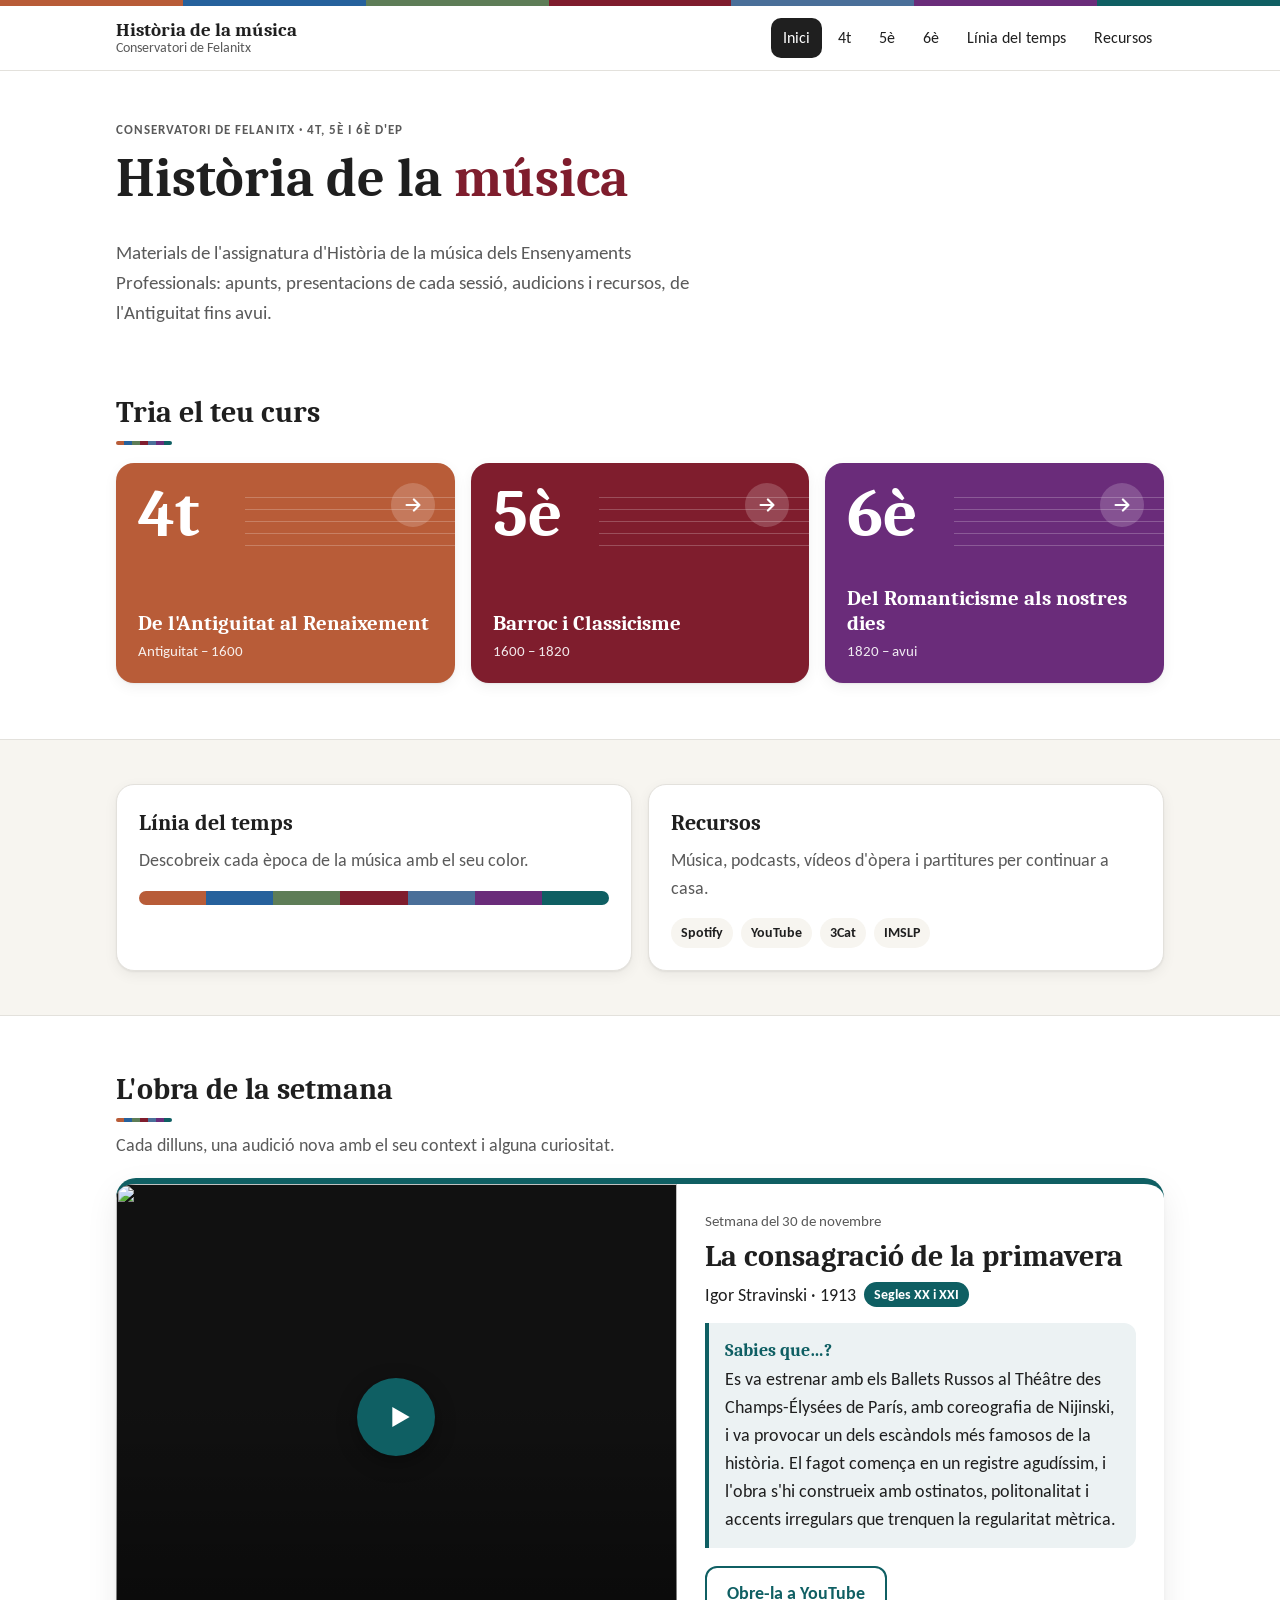
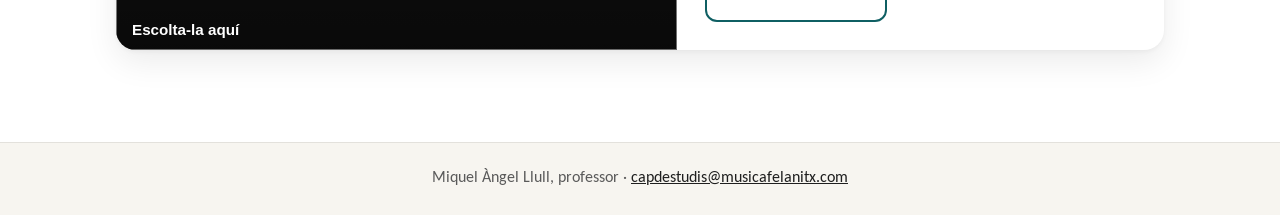
==== index.html @ e9e94ba5 "Botons de curs igual d'alts al mòbil i 4t amb anys Co-Authored-By: Claude Opus 5.5 <noreply@anthropi" ====
<!doctype html>
<html lang="ca">
<head>
  <meta charset="utf-8">
  <meta name="viewport" content="width=device-width, initial-scale=1">
  <title>Història de la música · Conservatori de Felanitx</title>
  <meta name="description" content="Web d'Història de la música per a l'alumnat de 4t, 5è i 6è d'EP del Conservatori de Felanitx.">
  <link rel="icon" href="data:image/svg+xml,%3Csvg xmlns='http://www.w3.org/2000/svg' viewBox='0 0 100 100'%3E%3Ctext y='.9em' font-size='90'%3E%F0%9F%8E%BC%3C/text%3E%3C/svg%3E">
  <link rel="preconnect" href="https://fonts.googleapis.com">
  <link rel="preconnect" href="https://fonts.gstatic.com" crossorigin>
  <link href="https://fonts.googleapis.com/css2?family=Caladea:wght@400;700&family=Carlito:ital,wght@0,400;0,700;1,400&display=swap" rel="stylesheet">
  <link rel="stylesheet" href="css/estils.css?v=4">
  <script src="js/app.js?v=4" defer></script>
</head>
<body data-pagina="inici">

<main id="contingut">
  <section class="portada-inici">
    <div class="contenidor">
      <div>
        <span class="etiqueta">Conservatori de Felanitx · 4t, 5è i 6è d'EP</span>
        <h1>Història de la <em>música</em></h1>
        <p class="intro">Materials de l'assignatura d'Història de la música dels Ensenyaments Professionals: apunts, presentacions de cada sessió, audicions i recursos, de l'Antiguitat fins avui.</p>
      </div>
    </div>
  </section>

  <section class="seccio" aria-labelledby="tria-curs">
    <div class="contenidor">
      <div class="titol-seccio"><h2 id="tria-curs">Tria el teu curs</h2></div>
      <div class="cursos">
        <a class="boto-curs curs-4t" href="4t.html">
          <span class="num">4t</span>
          <span><span class="tema">De l'Antiguitat al Renaixement</span><span class="epoques">Antiguitat – 1600</span></span>
          <span class="entra" aria-hidden="true"><svg viewBox="0 0 24 24" fill="none" stroke="currentColor" stroke-width="2.4" stroke-linecap="round" stroke-linejoin="round"><path d="M5 12h14M13 6l6 6-6 6"/></svg></span>
        </a>
        <a class="boto-curs curs-5e" href="5e.html">
          <span class="num">5è</span>
          <span><span class="tema">Barroc i Classicisme</span><span class="epoques">1600 – 1820</span></span>
          <span class="entra" aria-hidden="true"><svg viewBox="0 0 24 24" fill="none" stroke="currentColor" stroke-width="2.4" stroke-linecap="round" stroke-linejoin="round"><path d="M5 12h14M13 6l6 6-6 6"/></svg></span>
        </a>
        <a class="boto-curs curs-6e" href="6e.html">
          <span class="num">6è</span>
          <span><span class="tema">Del Romanticisme als nostres dies</span><span class="epoques">1820 – avui</span></span>
          <span class="entra" aria-hidden="true"><svg viewBox="0 0 24 24" fill="none" stroke="currentColor" stroke-width="2.4" stroke-linecap="round" stroke-linejoin="round"><path d="M5 12h14M13 6l6 6-6 6"/></svg></span>
        </a>
      </div>
    </div>
  </section>

  <section class="banda">
    <div class="contenidor dreceres">
      <a class="drecera" href="linia-del-temps.html">
        <strong>Línia del temps</strong>
        <span>Descobreix cada època de la música amb el seu color.</span>
        <span class="mini-linia" id="mini-linia" aria-hidden="true"></span>
      </a>
      <a class="drecera" href="recursos.html">
        <strong>Recursos</strong>
        <span>Música, podcasts, vídeos d'òpera i partitures per continuar a casa.</span>
        <span class="icones" aria-hidden="true"><span>Spotify</span><span>YouTube</span><span>3Cat</span><span>IMSLP</span></span>
      </a>
    </div>
  </section>

  <section class="seccio" aria-labelledby="titol-obra">
    <div class="contenidor">
      <div class="titol-seccio">
        <h2 id="titol-obra">L'obra de la setmana</h2>
        <p>Cada dilluns, una audició nova amb el seu context i alguna curiositat.</p>
      </div>
      <div id="obra-setmana"><p class="buit">Carregant…</p></div>
    </div>
  </section>
</main>
<noscript><p class="contenidor">Cal activar JavaScript per veure aquesta pàgina.</p></noscript>
</body>
</html>
---- css/estils.css ----
/* ==========================================================
   Història de la música · Conservatori de Felanitx
   Full d'estils comú
   ========================================================== */

:root {
  /* Colors per període (els mateixos que a les presentacions) */
  --introduccio: #474747;   /* gris fosc */
  --antiguitat: #B85C38;    /* terracota */
  --edat-mitjana: #26619C;  /* blau lapislàtzuli */
  --renaixement: #5E7D57;   /* verd sàlvia (to fosc per llegibilitat) */
  --barroc: #7F1D2D;        /* granat */
  --classicisme: #4A6F99;   /* blau Wedgwood */
  --romanticisme: #6A2C7A;  /* porpra */
  --xx-xxi: #0F5F63;        /* verd petroli */

  /* Color de cada curs (el del seu primer període) */
  --curs-4t: var(--antiguitat);
  --curs-5e: var(--barroc);
  --curs-6e: var(--romanticisme);

  /* Base */
  --fons: #ffffff;
  --fons-suau: #f7f5f0;
  --text: #1f1f1f;
  --text-suau: #5a5a5a;
  --linia: #e3e1dc;
  --focus: #26619C;

  --serif: Cambria, Caladea, "Iowan Old Style", Georgia, serif;
  --sans: Calibri, Carlito, "Segoe UI", "Helvetica Neue", Arial, sans-serif;

  --radi: 14px;
  --ombra: 0 1px 2px rgba(0,0,0,.06), 0 4px 14px rgba(0,0,0,.06);
  --ample: 1080px;
}

*, *::before, *::after { box-sizing: border-box; }

html { -webkit-text-size-adjust: 100%; }

body {
  margin: 0;
  background: var(--fons);
  color: var(--text);
  font-family: var(--sans);
  font-size: 1.125rem;
  line-height: 1.55;
  display: flex;
  flex-direction: column;
  min-height: 100vh;
}

main { flex: 1; }

h1, h2, h3, .serif {
  font-family: var(--serif);
  font-weight: 700;
  line-height: 1.2;
  margin: 0 0 .5em;
}
h1 { font-size: clamp(1.9rem, 5vw, 2.8rem); }
h2 { font-size: clamp(1.45rem, 3.6vw, 1.9rem); }
h3 { font-size: 1.2rem; }

p { margin: 0 0 1em; }

a { color: var(--edat-mitjana); }
a:focus-visible, button:focus-visible {
  outline: 3px solid var(--focus);
  outline-offset: 3px;
  border-radius: 6px;
}

img { max-width: 100%; height: auto; }

.contenidor {
  width: 100%;
  max-width: var(--ample);
  margin: 0 auto;
  padding: 0 16px;
}

.salta {
  position: absolute; left: -999px; top: 0;
  background: var(--text); color: #fff; padding: .5em 1em; z-index: 100;
}
.salta:focus { left: 8px; top: 8px; }

/* ---------- Franja de colors dels períodes ---------- */
.franja {
  display: flex;
  height: 6px;
}
.franja span { flex: 1; }

/* ---------- Capçalera ---------- */
.capcalera {
  border-bottom: 1px solid var(--linia);
  background: var(--fons);
  position: sticky;
  top: 0;
  z-index: 20;
}
.capcalera .contenidor {
  display: flex;
  align-items: center;
  justify-content: space-between;
  gap: 12px;
  min-height: 64px;
}
.marca {
  text-decoration: none;
  color: var(--text);
  display: flex;
  flex-direction: column;
  line-height: 1.1;
}
.marca strong { font-family: var(--serif); font-size: 1.2rem; }
.marca small { color: var(--text-suau); font-size: .85rem; }

.boto-menu {
  display: none;
  background: none;
  border: 1px solid var(--linia);
  border-radius: 10px;
  padding: 8px 12px;
  font: inherit;
  font-size: 1rem;
  color: var(--text);
  cursor: pointer;
}

.menu ul {
  list-style: none;
  margin: 0; padding: 0;
  display: flex;
  gap: 4px;
}
.menu a {
  display: block;
  padding: 8px 12px;
  border-radius: 10px;
  text-decoration: none;
  color: var(--text);
  font-size: 1rem;
}
.menu a:hover { background: var(--fons-suau); }
.menu a[aria-current="page"] {
  background: var(--text);
  color: #fff;
}

@media (max-width: 820px) {
  .boto-menu { display: block; }
  .menu {
    display: none;
    position: absolute;
    left: 0; right: 0; top: 100%;
    background: var(--fons);
    border-bottom: 1px solid var(--linia);
    box-shadow: var(--ombra);
  }
  .menu.obert { display: block; }
  .menu ul { flex-direction: column; padding: 8px 16px 16px; }
  .menu a { padding: 14px 12px; font-size: 1.1rem; }
}

/* ---------- Peu ---------- */
.peu {
  margin-top: 64px;
  border-top: 1px solid var(--linia);
  background: var(--fons-suau);
  color: var(--text-suau);
  font-size: 1rem;
}
.peu .contenidor { padding-top: 22px; padding-bottom: 26px; text-align: center; }
.peu a { color: var(--text); overflow-wrap: anywhere; }

/* ---------- Seccions generals ---------- */
.portada { padding: 40px 0 8px; }
.portada .intro { font-size: 1.2rem; color: var(--text-suau); max-width: 62ch; }
.seccio { padding: 28px 0; }
.etiqueta {
  display: inline-block;
  font-size: .8rem;
  text-transform: uppercase;
  letter-spacing: .08em;
  font-weight: 700;
  color: var(--text-suau);
  margin-bottom: 6px;
}

/* ---------- Botons de curs (inici) ---------- */
.cursos {
  display: grid;
  grid-template-columns: repeat(3, 1fr);
  grid-auto-rows: 1fr; /* tots els botons, igual d'alts (també al mòbil) */
  gap: 16px;
}
@media (max-width: 720px) { .cursos { grid-template-columns: 1fr; } }

.boto-curs {
  --color: var(--introduccio);
  position: relative;
  overflow: hidden;
  isolation: isolate;
  display: flex;
  flex-direction: column;
  justify-content: space-between;
  gap: 18px;
  min-height: 220px;
  padding: 22px 22px 20px;
  border-radius: 18px;
  background: var(--color);
  color: #fff;
  text-decoration: none;
  box-shadow: var(--ombra);
  transition: transform .2s ease, box-shadow .2s ease;
}
/* Pentagrama decoratiu */
.boto-curs::before {
  content: "";
  position: absolute;
  inset: 34px -10% auto 38%;
  height: 49px;
  background: repeating-linear-gradient(to bottom, rgba(255,255,255,.22) 0 1.5px, transparent 1.5px 12px);
  z-index: -1;
  transition: transform .4s ease;
}
.boto-curs:hover { transform: translateY(-4px); box-shadow: 0 12px 28px rgba(0,0,0,.18); }
.boto-curs:hover::before { transform: translateX(-12px); }
.boto-curs .num {
  font-family: var(--serif);
  font-size: 4.2rem;
  font-weight: 700;
  line-height: .9;
}
.boto-curs .tema { font-family: var(--serif); font-size: 1.3rem; font-weight: 700; line-height: 1.2; display: block; }
.boto-curs .epoques { display: block; font-size: .95rem; opacity: .9; margin-top: 4px; }
.boto-curs .entra {
  position: absolute;
  top: 20px; right: 20px;
  width: 44px; height: 44px;
  border-radius: 50%;
  display: grid; place-items: center;
  background: rgba(255,255,255,.18);
  transition: background .2s ease, transform .2s ease;
}
.boto-curs:hover .entra { background: rgba(255,255,255,.32); transform: translateX(3px); }
.boto-curs .entra svg { width: 22px; height: 22px; }
@media (max-width: 720px) {
  .boto-curs { min-height: 0; flex-direction: row; align-items: center; justify-content: flex-start; gap: 14px; padding: 18px 68px 18px 18px; }
  .boto-curs .num { font-size: 3rem; min-width: 1.2em; }
  .boto-curs .entra { top: 50%; transform: translateY(-50%); }
  .boto-curs:hover .entra { transform: translate(3px, -50%); }
  .boto-curs::before { inset: 50% -10% auto 55%; transform: translateY(-50%); }
  .boto-curs:hover::before { transform: translate(-12px, -50%); }
}

.curs-4t { --color: var(--curs-4t); }
.curs-5e { --color: var(--curs-5e); }
.curs-6e { --color: var(--curs-6e); }

/* ---------- Obra de la setmana ---------- */
.banda {
  background: var(--fons-suau);
  border-top: 1px solid var(--linia);
  border-bottom: 1px solid var(--linia);
  padding: 44px 0;
  margin: 28px 0;
}
.obra {
  --color: var(--introduccio);
  display: grid;
  grid-template-columns: 1.15fr 1fr;
  gap: 0;
  background: var(--fons);
  border-radius: 20px;
  overflow: hidden;
  box-shadow: 0 2px 4px rgba(0,0,0,.04), 0 12px 32px rgba(0,0,0,.08);
  border-top: 6px solid var(--color);
}
@media (max-width: 820px) { .obra { grid-template-columns: 1fr; } }

.video {
  position: relative;
  aspect-ratio: 16 / 9;
  background: #111;
  align-self: start;
}
@media (min-width: 821px) { .video { aspect-ratio: auto; height: 100%; min-height: 320px; } }
.video img, .video iframe {
  position: absolute; inset: 0;
  width: 100%; height: 100%;
  border: 0;
  object-fit: cover;
}
.video button {
  position: absolute; inset: 0;
  width: 100%;
  border: 0; padding: 0;
  background: transparent;
  cursor: pointer;
}
.video button::after {
  content: "";
  position: absolute; inset: 0;
  background: linear-gradient(to top, rgba(0,0,0,.45), transparent 55%);
}
.video .play {
  position: absolute;
  left: 50%; top: 50%;
  width: 78px; height: 78px;
  margin: -39px 0 0 -39px;
  border-radius: 50%;
  background: var(--color);
  color: #fff;
  display: grid; place-items: center;
  box-shadow: 0 6px 20px rgba(0,0,0,.35);
  z-index: 1;
  transition: transform .2s ease;
}
.video button:hover .play { transform: scale(1.08); }
.video .play svg { width: 32px; height: 32px; margin-left: 5px; }
.video .avis-play {
  position: absolute; left: 16px; bottom: 12px;
  color: #fff; font-weight: 700; font-size: .95rem;
  z-index: 1;
}

.obra .text { padding: 26px 28px 28px; display: flex; flex-direction: column; }
.obra .setmana { color: var(--text-suau); font-size: .95rem; margin-bottom: 6px; }
.obra h3 { font-size: clamp(1.45rem, 3vw, 1.9rem); margin-bottom: .15em; }
.obra .autor { font-size: 1.15rem; margin-bottom: 14px; }
.obra .autor .xip { vertical-align: 2px; margin-left: 4px; }
.sabies {
  background: color-mix(in srgb, var(--color) 8%, #fff);
  border-left: 4px solid var(--color);
  border-radius: 0 12px 12px 0;
  padding: 14px 16px;
  margin-bottom: 18px;
}
.sabies strong {
  display: block;
  font-family: var(--serif);
  color: var(--color);
  font-size: 1.1rem;
  margin-bottom: 2px;
}
.sabies p { margin: 0; }
.obra .accions { margin-top: auto; display: flex; flex-wrap: wrap; gap: 10px; }

/* ---------- Xip de període ---------- */
.xip {
  display: inline-block;
  padding: 2px 10px;
  border-radius: 999px;
  font-size: .85rem;
  font-weight: 700;
  color: #fff;
  background: var(--color, var(--introduccio));
  white-space: nowrap;
}

/* ---------- Botons ---------- */
.boto {
  display: inline-flex;
  align-items: center;
  justify-content: center;
  gap: 8px;
  padding: 12px 20px;
  min-height: 48px;
  border-radius: 12px;
  border: 2px solid var(--color, var(--text));
  background: var(--color, var(--text));
  color: #fff;
  font: inherit;
  font-weight: 700;
  text-decoration: none;
  cursor: pointer;
  transition: filter .15s ease;
}
.boto:hover { filter: brightness(1.12); }
.boto.secundari { background: transparent; color: var(--color, var(--text)); }
.boto.secundari:hover { background: var(--fons-suau); filter: none; }
.boto svg { width: 20px; height: 20px; flex-shrink: 0; }

/* ---------- Pàgina de curs ---------- */
.cap-curs {
  position: relative;
  overflow: hidden;
  isolation: isolate;
  color: #fff;
  padding: 40px 0 34px;
}
/* Pentagrama decoratiu, com als botons de curs */
.cap-curs::before {
  content: "";
  position: absolute;
  top: 50%; right: -5%; width: 55%;
  height: 73px;
  transform: translateY(-50%);
  background: repeating-linear-gradient(to bottom, rgba(255,255,255,.18) 0 1.5px, transparent 1.5px 18px);
  z-index: -1;
}
.cap-curs h1 { margin-bottom: .15em; }
.cap-curs p { font-size: 1.2rem; margin: 0; opacity: .95; }
.cap-curs .periodes { display: flex; flex-wrap: wrap; gap: 8px; margin-top: 16px; }
.cap-curs .xip { background: rgba(255,255,255,.18); border: 1px solid rgba(255,255,255,.45); }

.materials {
  display: grid;
  grid-template-columns: 1fr 1fr;
  gap: 14px;
  margin-top: 26px;
}
@media (max-width: 560px) { .materials { grid-template-columns: 1fr; } }

.material {
  display: flex;
  align-items: center;
  gap: 16px;
  padding: 18px 20px;
  border-radius: var(--radi);
  border: 1px solid var(--linia);
  background: var(--fons);
  box-shadow: var(--ombra);
  text-decoration: none;
  color: var(--text);
  transition: transform .15s ease;
}
.material:hover { transform: translateY(-2px); }
.material .icona {
  width: 52px; height: 52px;
  flex-shrink: 0;
  border-radius: 12px;
  display: grid;
  place-items: center;
  background: var(--color);
  color: #fff;
}
.material .icona svg { width: 28px; height: 28px; }
.material strong { font-family: var(--serif); font-size: 1.3rem; display: block; }
.material span { color: var(--text-suau); font-size: 1rem; }

.trimestre { margin-top: 36px; }
.cap-trimestre {
  display: flex;
  flex-wrap: wrap;
  align-items: center;
  justify-content: space-between;
  gap: 10px;
  padding-bottom: 10px;
  border-bottom: 2px solid var(--linia);
}
.cap-trimestre h2 { margin: 0; }
.boto.petit { padding: 8px 14px; min-height: 42px; font-size: 1rem; }
.sessions {
  list-style: none;
  margin: 14px 0 0;
  padding: 0;
  display: grid;
  grid-template-columns: repeat(auto-fill, minmax(300px, 1fr));
  gap: 12px;
}
@media (max-width: 400px) { .sessions { grid-template-columns: 1fr; } }

.sessio {
  display: flex;
  align-items: center;
  gap: 14px;
  padding: 14px 16px;
  border: 1px solid var(--linia);
  border-left: 6px solid var(--color);
  border-radius: 12px;
  background: var(--fons);
  color: var(--text);
  text-decoration: none;
  min-height: 72px;
}
a.sessio:hover { background: var(--fons-suau); }
.sessio .numero {
  font-family: var(--serif);
  font-weight: 700;
  font-size: 1.5rem;
  color: var(--color);
  min-width: 2.2ch;
}
.sessio .info { flex: 1; min-width: 0; }
.sessio .titol { display: block; font-weight: 700; line-height: 1.25; margin-bottom: 3px; }
.sessio .estat { display: block; font-size: .9rem; line-height: 1.3; color: var(--text-suau); }
.sessio .fletxa { color: var(--color); flex-shrink: 0; }
.sessio .fletxa svg { width: 22px; height: 22px; display: block; }
.sessio.pendent { opacity: .62; border-style: dashed; border-left-style: solid; }

.buit {
  color: var(--text-suau);
  font-style: italic;
  margin-top: 10px;
}

/* ---------- Recursos ---------- */
.grup-recursos { padding: 40px 0; }
.grup-recursos:nth-child(even) {
  background: var(--fons-suau);
  border-top: 1px solid var(--linia);
  border-bottom: 1px solid var(--linia);
}
.grup-recursos:last-child { margin-bottom: -64px; }
.grup-recursos .titol-seccio .avis { vertical-align: middle; }

/* Llibres */
.targeta.llibre { border-left: 5px solid var(--barroc); }
.targeta.llibre .autor-llibre { color: var(--text); font-weight: 700; }
.targeta.llibre .detalls { font-size: .9rem; }
.targeta.llibre .avis { align-self: flex-start; margin: 6px 0 0; }
.avis {
  display: inline-block;
  margin-left: 6px;
  padding: 2px 10px;
  border-radius: 999px;
  background: #fff4d6;
  color: #6b4b00;
  border: 1px solid #f0d58a;
  font-family: var(--sans);
  font-size: .85rem;
  font-weight: 700;
  vertical-align: middle;
}

.targetes {
  display: grid;
  grid-template-columns: repeat(auto-fill, minmax(260px, 1fr));
  gap: 14px;
}
.targeta {
  display: flex;
  flex-direction: column;
  gap: 6px;
  padding: 18px 20px;
  border: 1px solid var(--linia);
  border-radius: var(--radi);
  background: var(--fons);
  color: var(--text);
  text-decoration: none;
  box-shadow: var(--ombra);
}
a.targeta:hover { border-color: #c9c6be; }
.targeta strong { font-family: var(--serif); font-size: 1.2rem; }
.targeta span { color: var(--text-suau); font-size: 1rem; }
.targeta .miniatura {
  width: calc(100% + 40px);
  max-width: none;
  margin: -18px -20px 8px;
  aspect-ratio: 16 / 9;
  object-fit: cover;
  border-radius: var(--radi) var(--radi) 0 0;
  background: var(--fons-suau);
}
.targeta { overflow: hidden; }
.targeta.pendent { box-shadow: none; border-style: dashed; color: var(--text-suau); }

.spotify {
  display: grid;
  grid-template-columns: repeat(auto-fill, minmax(300px, 1fr));
  gap: 14px;
}
.spotify figure { margin: 0; }
.spotify figcaption { font-weight: 700; margin-bottom: 6px; }
.spotify figcaption span { display: block; font-weight: 400; color: var(--text-suau); font-size: 1rem; }
.spotify iframe { width: 100%; height: 352px; border: 0; border-radius: 12px; background: var(--fons-suau); }

/* ---------- Línia del temps ---------- */
.linia {
  margin-top: 24px;
}
.pista {
  display: flex;
  gap: 4px;
  list-style: none;
  margin: 0;
  padding: 0;
}
.pista li { flex: 1; min-width: 0; }
.periode {
  width: 100%;
  min-height: 110px;
  padding: 14px 10px;
  border: 0;
  border-radius: 10px;
  background: var(--color);
  color: #fff;
  font: inherit;
  text-align: left;
  cursor: pointer;
  display: flex;
  flex-direction: column;
  justify-content: space-between;
  gap: 8px;
  opacity: .72;
  transition: opacity .15s ease, transform .15s ease;
}
.periode:hover { opacity: .9; }
.periode[aria-selected="true"] { opacity: 1; transform: translateY(-4px); box-shadow: 0 6px 16px rgba(0,0,0,.18); }
.periode .nom { font-family: var(--serif); font-weight: 700; font-size: 1.05rem; line-height: 1.15; overflow-wrap: anywhere; }
.periode .dates { font-size: .85rem; opacity: .95; }

.detall {
  scroll-margin-top: 84px;
  margin-top: 18px;
  padding: 24px;
  border-radius: var(--radi);
  border: 1px solid var(--linia);
  border-top: 8px solid var(--color);
  box-shadow: var(--ombra);
}
.detall h2 { color: var(--color); margin-bottom: .1em; }
.detall .dates { color: var(--text-suau); font-size: 1.05rem; margin-bottom: 14px; }
.detall .columnes {
  display: grid;
  grid-template-columns: repeat(auto-fit, minmax(220px, 1fr));
  gap: 18px;
  margin-top: 8px;
}
.detall h3 { font-size: 1.05rem; color: var(--color); margin-bottom: .3em; }
.detall ul { margin: 0; padding-left: 1.2em; }
.detall ul.noms { columns: 2 13em; column-gap: 1.6em; }
.detall ul.noms li { break-inside: avoid; }
.detall .peu-detall { margin-top: 18px; display: flex; flex-wrap: wrap; gap: 10px; align-items: center; }
.navega { display: flex; justify-content: space-between; gap: 10px; margin-top: 14px; }

@media (max-width: 720px) {
  .pista { flex-direction: column; gap: 6px; }
  .periode {
    min-height: 0;
    flex-direction: row;
    align-items: center;
    padding: 14px 16px;
  }
  .periode[aria-selected="true"] { transform: translateX(6px); }
  .detall { padding: 20px 18px; }
}

/* ---------- Enllaç destacat a la línia del temps (inici) ---------- */
.mini-linia {
  display: flex;
  border-radius: 12px;
  overflow: hidden;
  text-decoration: none;
  box-shadow: var(--ombra);
}
.mini-linia span {
  flex: 1;
  min-height: 58px;
  display: grid;
  place-items: center;
  color: #fff;
  font-size: .8rem;
  font-weight: 700;
  padding: 4px;
  text-align: center;
  line-height: 1.1;
}
@media (max-width: 560px) { .mini-linia span { font-size: 0; min-height: 36px; } }

.dues-col {
  display: grid;
  grid-template-columns: 1fr 1fr;
  gap: 14px;
}
@media (max-width: 720px) { .dues-col { grid-template-columns: 1fr; } }

@media (prefers-reduced-motion: reduce) {
  * { transition: none !important; }
}

/* ---------- Portada ---------- */
.portada-inici { padding: 44px 0 20px; }
.portada-inici .contenidor {
  display: grid;
  grid-template-columns: 1fr;
}
@media (max-width: 820px) { .portada-inici .contenidor { grid-template-columns: 1fr; gap: 12px; } }
.portada-inici h1 { font-size: clamp(2.2rem, 6vw, 3.4rem); }
.portada-inici h1 em { font-style: normal; color: var(--barroc); }
.portada-inici .intro { font-size: 1.2rem; color: var(--text-suau); max-width: 62ch; }

/* ---------- Títols de secció ---------- */
.titol-seccio { margin-bottom: 18px; }
.titol-seccio h2 { margin-bottom: 0; }
.titol-seccio h2::after {
  content: "";
  display: block;
  width: 56px; height: 4px;
  margin-top: 10px;
  border-radius: 2px;
  background: linear-gradient(90deg, var(--antiguitat) 0 14%, var(--edat-mitjana) 14% 28%, var(--renaixement) 28% 42%, var(--barroc) 42% 57%, var(--classicisme) 57% 71%, var(--romanticisme) 71% 85%, var(--xx-xxi) 85%);
}
.titol-seccio p { color: var(--text-suau); margin: 10px 0 0; }

/* ---------- Dreceres ---------- */
.dreceres { display: grid; grid-template-columns: 1fr 1fr; gap: 16px; }
@media (max-width: 720px) { .dreceres { grid-template-columns: 1fr; } }
.drecera {
  display: flex; flex-direction: column; gap: 6px;
  padding: 22px;
  border-radius: 18px;
  border: 1px solid var(--linia);
  background: var(--fons);
  color: var(--text);
  text-decoration: none;
  box-shadow: var(--ombra);
  transition: transform .2s ease;
}
.drecera:hover { transform: translateY(-3px); }
.drecera strong { font-family: var(--serif); font-size: 1.35rem; }
.drecera > span { color: var(--text-suau); }
.drecera .mini-linia { box-shadow: none; margin-top: 10px; border-radius: 8px; }
.drecera .mini-linia span { min-height: 14px; font-size: 0; }
.drecera .icones { display: flex; gap: 8px; margin-top: 10px; flex-wrap: wrap; }
.drecera .icones span {
  font-size: .85rem; font-weight: 700;
  padding: 4px 10px; border-radius: 999px;
  background: var(--fons-suau); color: var(--text);
}

.tema-trimestre { font-weight: 400; color: var(--text-suau); font-size: .8em; }
.ocult { position: absolute; width: 1px; height: 1px; overflow: hidden; clip: rect(0 0 0 0); white-space: nowrap; }

/* ---------- Estat de les sessions segons la data ---------- */
.sessio .quan {
  display: flex; flex-wrap: wrap; align-items: center; gap: 6px;
  font-size: .82rem; font-weight: 700; letter-spacing: .02em;
  color: var(--text-suau);
  margin-bottom: 2px;
}
.marca-proxima {
  padding: 1px 8px;
  border-radius: 999px;
  background: var(--color);
  color: #fff;
  font-size: .78rem;
}
.sessio.proxima {
  background: color-mix(in srgb, var(--color) 7%, #fff);
  border-color: var(--color);
  box-shadow: 0 4px 14px color-mix(in srgb, var(--color) 22%, transparent);
}
/* Sessions ja fetes: en gris, però es poden continuar obrint */
.sessio.feta { background: var(--fons-suau); }
.sessio.feta .titol, .sessio.feta .estat { color: #6f6f6f; }
.sessio.pendent .titol { color: var(--text-suau); font-weight: 400; font-style: italic; }
.sessio.activitat { border-left-style: solid; }
.icona-activitat svg { width: 26px; height: 26px; display: block; }

/* ---------- Totes les targetes de sessió, igual de grans ---------- */
.sessions > li { display: flex; }
.sessions .sessio { width: 100%; height: 140px; }
.sessio .titol, .sessio .estat {
  display: -webkit-box;
  -webkit-box-orient: vertical;
  -webkit-line-clamp: 2;
  overflow: hidden;
}

/* ---------- Dies d'exposicions i presentacions ---------- */
.sessio.activitat {
  background: color-mix(in srgb, var(--color) 13%, #fff);
  border-color: color-mix(in srgb, var(--color) 35%, #fff);
}
.sessio.activitat .titol { color: var(--color); font-family: var(--serif); font-size: 1.15rem; }
.sessio.activitat .icona-activitat svg { fill: currentColor; }
.sessio.activitat.feta { background: var(--fons-suau); border-color: var(--linia); }
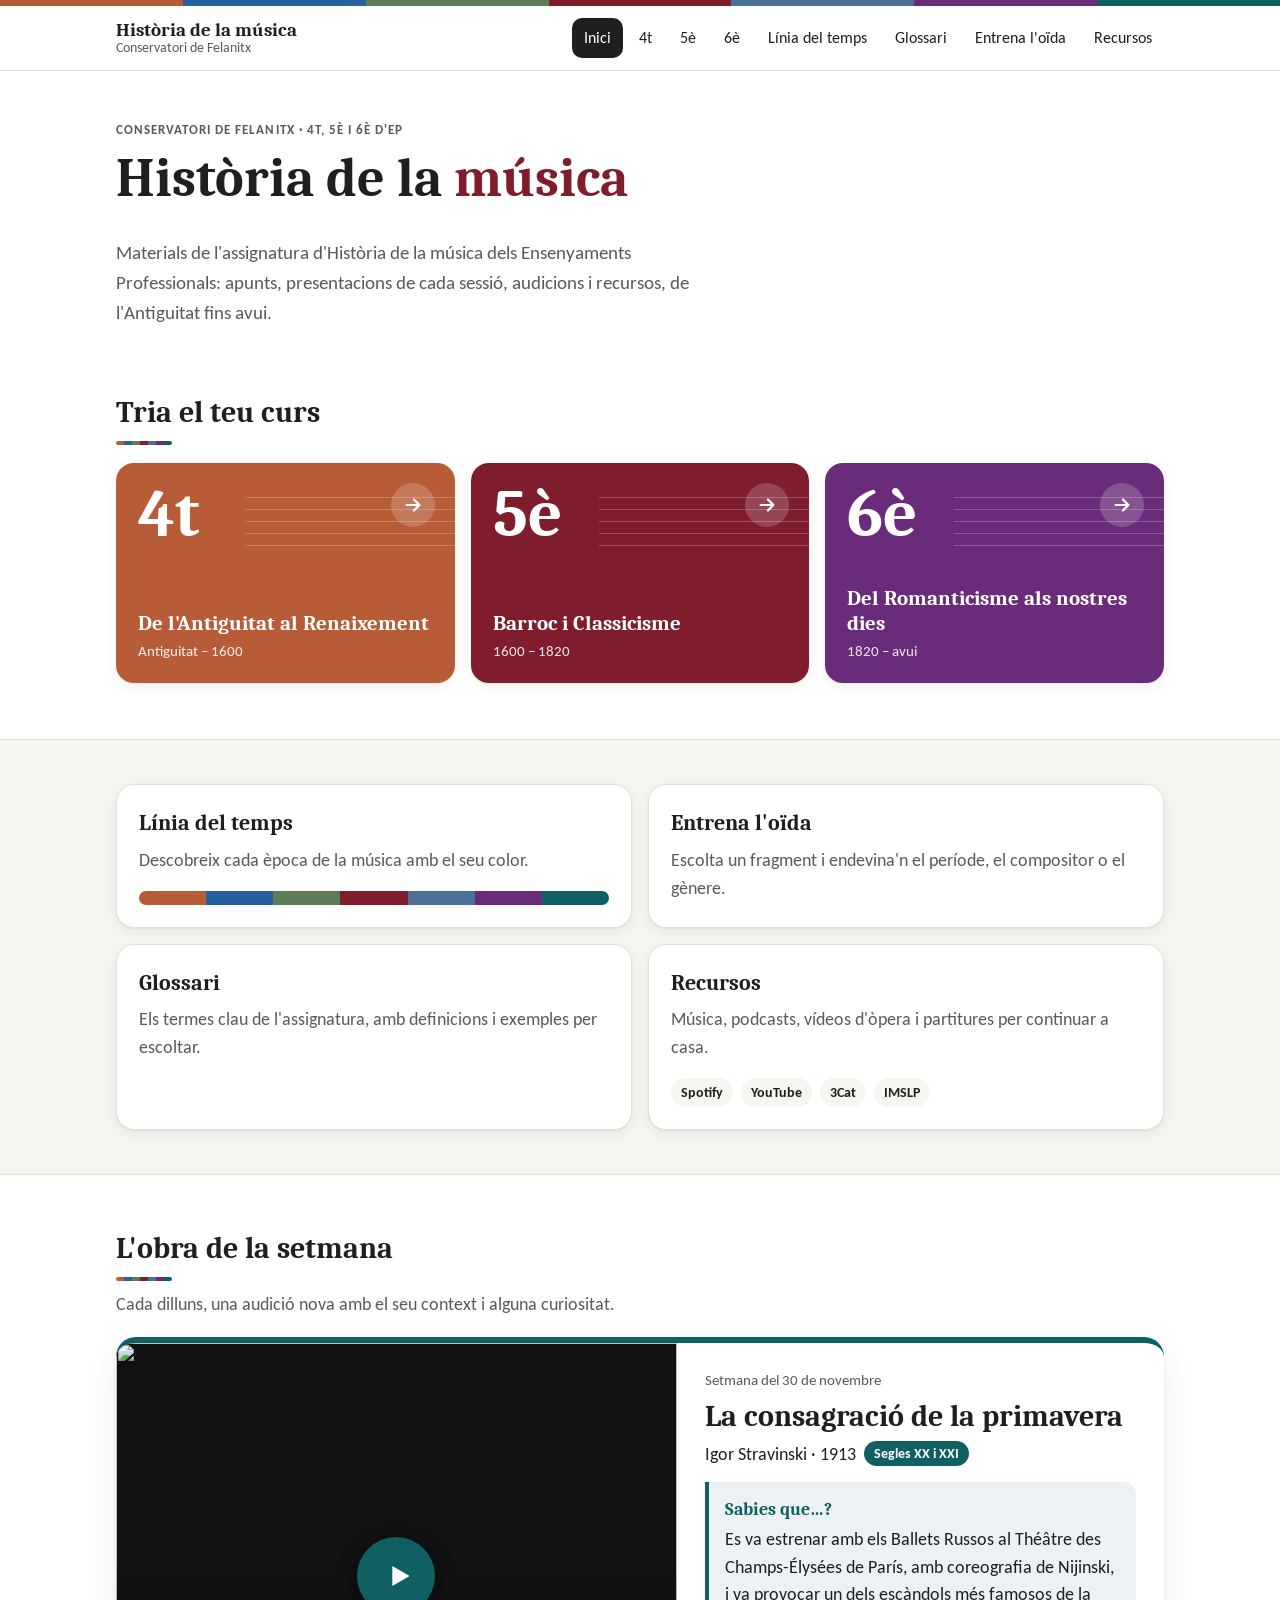
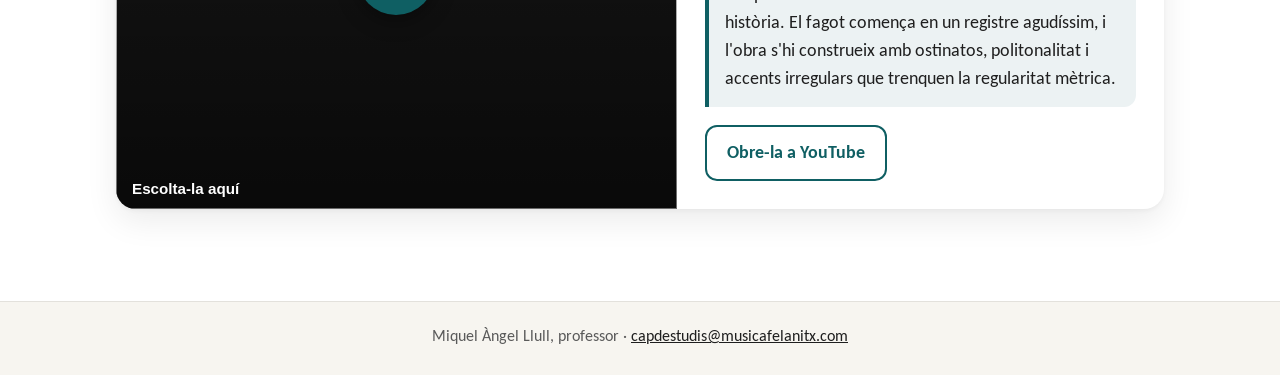
==== commit bc02e2fd: "Glossari i entrenament d'audicions Co-Authored-By: Claude Opus 5.5 <noreply@anthropic.com>" ====
--- a/index.html
+++ b/index.html
@@ -5,12 +5,16 @@
   <meta name="viewport" content="width=device-width, initial-scale=1">
   <title>Història de la música · Conservatori de Felanitx</title>
   <meta name="description" content="Web d'Història de la música per a l'alumnat de 4t, 5è i 6è d'EP del Conservatori de Felanitx.">
-  <link rel="icon" href="data:image/svg+xml,%3Csvg xmlns='http://www.w3.org/2000/svg' viewBox='0 0 100 100'%3E%3Ctext y='.9em' font-size='90'%3E%F0%9F%8E%BC%3C/text%3E%3C/svg%3E">
+  <link rel="icon" href="icones/favicon-32.png" type="image/png">
+  <link rel="apple-touch-icon" href="icones/apple-touch-icon.png">
+  <link rel="manifest" href="manifest.webmanifest">
+  <meta name="theme-color" content="#ffffff">
+  <meta name="apple-mobile-web-app-title" content="Història Música">
   <link rel="preconnect" href="https://fonts.googleapis.com">
   <link rel="preconnect" href="https://fonts.gstatic.com" crossorigin>
   <link href="https://fonts.googleapis.com/css2?family=Caladea:wght@400;700&family=Carlito:ital,wght@0,400;0,700;1,400&display=swap" rel="stylesheet">
-  <link rel="stylesheet" href="css/estils.css?v=4">
-  <script src="js/app.js?v=4" defer></script>
+  <link rel="stylesheet" href="css/estils.css?v=8">
+  <script src="js/app.js?v=8" defer></script>
 </head>
 <body data-pagina="inici">
 
@@ -21,6 +25,10 @@
         <span class="etiqueta">Conservatori de Felanitx · 4t, 5è i 6è d'EP</span>
         <h1>Història de la <em>música</em></h1>
         <p class="intro">Materials de l'assignatura d'Història de la música dels Ensenyaments Professionals: apunts, presentacions de cada sessió, audicions i recursos, de l'Antiguitat fins avui.</p>
+        <button class="boto instal-la" id="instal-la" type="button" hidden>
+          <svg viewBox="0 0 24 24" fill="none" stroke="currentColor" stroke-width="2" stroke-linecap="round" stroke-linejoin="round" aria-hidden="true"><rect x="6" y="2" width="12" height="20" rx="2"/><path d="M12 7v7M9 11l3 3 3-3"/></svg>
+          Instal·la l'app al mòbil
+        </button>
       </div>
     </div>
   </section>
@@ -55,6 +63,14 @@
         <span>Descobreix cada època de la música amb el seu color.</span>
         <span class="mini-linia" id="mini-linia" aria-hidden="true"></span>
       </a>
+      <a class="drecera" href="audicions.html">
+        <strong>Entrena l'oïda</strong>
+        <span>Escolta un fragment i endevina'n el període, el compositor o el gènere.</span>
+      </a>
+      <a class="drecera" href="glossari.html">
+        <strong>Glossari</strong>
+        <span>Els termes clau de l'assignatura, amb definicions i exemples per escoltar.</span>
+      </a>
       <a class="drecera" href="recursos.html">
         <strong>Recursos</strong>
         <span>Música, podcasts, vídeos d'òpera i partitures per continuar a casa.</span>
@@ -73,6 +89,18 @@
     </div>
   </section>
 </main>
+
+<dialog class="dialeg-ios" id="dialeg-ios" aria-labelledby="titol-ios">
+  <h2 id="titol-ios">Instal·la l'app a l'iPhone</h2>
+  <ol>
+    <li>Toca el botó <strong>Compartir</strong>
+      <svg viewBox="0 0 24 24" fill="none" stroke="currentColor" stroke-width="2" stroke-linecap="round" stroke-linejoin="round" aria-label="(icona de compartir)"><path d="M12 3v12M8 7l4-4 4 4"/><path d="M5 12v7a2 2 0 0 0 2 2h10a2 2 0 0 0 2-2v-7"/></svg>
+      de la barra del navegador.</li>
+    <li>Baixa i toca <strong>Afegeix a la pantalla d'inici</strong>.</li>
+    <li>Toca <strong>Afegeix</strong>. La icona del conservatori apareixerà al costat de les altres apps.</li>
+  </ol>
+  <form method="dialog"><button class="boto">Entesos</button></form>
+</dialog>
 <noscript><p class="contenidor">Cal activar JavaScript per veure aquesta pàgina.</p></noscript>
 </body>
 </html>
--- a/css/estils.css
+++ b/css/estils.css
@@ -37,6 +37,9 @@
 
 *, *::before, *::after { box-sizing: border-box; }
 
+/* Tot el que porta l'atribut hidden ha de quedar amagat, encara que tengui un display propi */
+[hidden] { display: none !important; }
+
 html { -webkit-text-size-adjust: 100%; }
 
 body {
@@ -151,7 +154,7 @@
   color: #fff;
 }
 
-@media (max-width: 820px) {
+@media (max-width: 960px) {
   .boto-menu { display: block; }
   .menu {
     display: none;
@@ -772,3 +775,190 @@
 .sessio.activitat .titol { color: var(--color); font-family: var(--serif); font-size: 1.15rem; }
 .sessio.activitat .icona-activitat svg { fill: currentColor; }
 .sessio.activitat.feta { background: var(--fons-suau); border-color: var(--linia); }
+
+/* ---------- Botó i instruccions per instal·lar l'app ---------- */
+.boto.instal-la { margin-top: 4px; }
+.dialeg-ios {
+  width: min(420px, calc(100% - 32px));
+  border: 0;
+  border-radius: 18px;
+  padding: 24px 22px 20px;
+  box-shadow: 0 20px 50px rgba(0,0,0,.25);
+  color: var(--text);
+  font-family: var(--sans);
+}
+.dialeg-ios::backdrop { background: rgba(0,0,0,.45); }
+.dialeg-ios h2 { font-size: 1.35rem; }
+.dialeg-ios ol { padding-left: 1.3em; margin: 0 0 18px; }
+.dialeg-ios li { margin-bottom: 10px; }
+.dialeg-ios svg { width: 20px; height: 20px; vertical-align: -4px; color: #0a84ff; }
+.dialeg-ios form { text-align: right; }
+
+/* ---------- Glossari ---------- */
+.filtres-glossari { margin-top: 24px; display: flex; flex-direction: column; gap: 14px; }
+.cercador {
+  display: flex; align-items: center; gap: 10px;
+  max-width: 520px;
+  padding: 0 14px;
+  border: 1px solid #cfcbc2;
+  border-radius: 12px;
+  background: var(--fons);
+}
+.cercador:focus-within { border-color: var(--focus); box-shadow: 0 0 0 3px color-mix(in srgb, var(--focus) 20%, transparent); }
+.cercador svg { width: 20px; height: 20px; color: var(--text-suau); flex-shrink: 0; }
+.cercador input {
+  flex: 1; min-width: 0;
+  border: 0; outline: 0;
+  padding: 13px 0;
+  font: inherit; font-size: 1.05rem;
+  background: transparent; color: var(--text);
+}
+.xips-filtre { display: flex; flex-wrap: wrap; gap: 8px; }
+.xip-filtre {
+  --color: var(--text);
+  padding: 7px 14px;
+  border-radius: 999px;
+  border: 1.5px solid color-mix(in srgb, var(--color) 45%, #fff);
+  background: var(--fons);
+  color: var(--color);
+  font: inherit; font-size: .95rem; font-weight: 700;
+  cursor: pointer;
+}
+.xip-filtre[aria-pressed="true"] { background: var(--color); border-color: var(--color); color: #fff; }
+.recompte { color: var(--text-suau); font-size: .95rem; margin: 18px 0 10px; }
+.glossari {
+  display: grid;
+  grid-template-columns: repeat(auto-fill, minmax(320px, 1fr));
+  gap: 14px;
+}
+@media (max-width: 400px) { .glossari { grid-template-columns: 1fr; } }
+.terme {
+  display: flex; flex-direction: column;
+  padding: 18px 20px;
+  border: 1px solid var(--linia);
+  border-top: 4px solid var(--color);
+  border-radius: var(--radi);
+  background: var(--fons);
+  box-shadow: var(--ombra);
+}
+.terme header { display: flex; justify-content: space-between; align-items: flex-start; gap: 10px; margin-bottom: 8px; }
+.terme h2 { font-size: 1.3rem; margin: 0; color: var(--color); }
+.terme .xip { background: var(--color); flex-shrink: 0; font-size: .78rem; }
+.terme p { margin: 0 0 14px; font-size: 1.02rem; }
+.exemple {
+  margin-top: auto;
+  display: flex; align-items: flex-start; gap: 10px;
+  padding: 10px 12px;
+  border-radius: 10px;
+  background: color-mix(in srgb, var(--color) 8%, #fff);
+  color: var(--text);
+  text-decoration: none;
+  font-size: .95rem;
+  line-height: 1.35;
+}
+.exemple:hover { background: color-mix(in srgb, var(--color) 15%, #fff); }
+.exemple svg { width: 20px; height: 20px; color: var(--color); flex-shrink: 0; margin-top: 1px; }
+.exemple strong { display: block; color: var(--color); }
+
+/* ---------- Entrena l'oïda ---------- */
+.joc {
+  margin-top: 26px;
+  max-width: 760px;
+  padding: 26px;
+  border: 1px solid var(--linia);
+  border-radius: 20px;
+  background: var(--fons);
+  box-shadow: 0 2px 4px rgba(0,0,0,.04), 0 12px 32px rgba(0,0,0,.08);
+}
+@media (max-width: 560px) { .joc { padding: 20px 16px; } }
+.joc fieldset { border: 0; padding: 0; margin: 0 0 20px; }
+.joc legend { font-family: var(--serif); font-weight: 700; font-size: 1.2rem; margin-bottom: 10px; }
+.opcions-config { display: flex; flex-wrap: wrap; gap: 8px; }
+.opcions-config label { cursor: pointer; }
+.opcions-config input { position: absolute; opacity: 0; pointer-events: none; }
+.opcions-config span {
+  display: inline-block;
+  padding: 10px 18px;
+  border-radius: 999px;
+  border: 1.5px solid #cfcbc2;
+  font-weight: 700;
+}
+.opcions-config input:checked + span { background: var(--text); border-color: var(--text); color: #fff; }
+.opcions-config input:focus-visible + span { outline: 3px solid var(--focus); outline-offset: 2px; }
+.boto.gran { padding: 14px 30px; font-size: 1.1rem; }
+
+.joc-capcalera { display: flex; justify-content: space-between; color: var(--text-suau); font-weight: 700; font-size: .95rem; }
+.barra { height: 6px; background: var(--fons-suau); border-radius: 3px; margin: 8px 0 22px; overflow: hidden; }
+.barra span { display: block; height: 100%; width: 0; background: linear-gradient(90deg, var(--antiguitat), var(--edat-mitjana), var(--renaixement), var(--barroc), var(--classicisme), var(--romanticisme), var(--xx-xxi)); transition: width .3s ease; }
+
+.reproductor { display: flex; align-items: center; gap: 18px; margin-bottom: 22px; }
+.play-gran {
+  width: 76px; height: 76px; flex-shrink: 0;
+  border-radius: 50%; border: 0;
+  background: var(--text); color: #fff;
+  display: grid; place-items: center;
+  cursor: pointer;
+  transition: transform .15s ease;
+}
+.play-gran:hover { transform: scale(1.05); }
+.play-gran svg { width: 30px; height: 30px; }
+.play-gran .i-play { margin-left: 4px; }
+.play-gran .i-pausa, .play-gran.sona .i-play { display: none; }
+.play-gran.sona .i-pausa { display: block; }
+.play-gran.sona { animation: batec 1.2s ease-in-out infinite; }
+@keyframes batec { 50% { box-shadow: 0 0 0 10px rgba(0,0,0,.08); } }
+@media (prefers-reduced-motion: reduce) { .play-gran.sona { animation: none; } }
+.reproductor-text strong { font-size: 1.15rem; display: block; }
+.temps { color: var(--text-suau); font-variant-numeric: tabular-nums; }
+
+.enunciat { font-family: var(--serif); font-size: 1.35rem; font-weight: 700; margin-bottom: 12px; }
+.respostes { display: grid; grid-template-columns: repeat(auto-fill, minmax(200px, 1fr)); gap: 10px; }
+.resposta {
+  --color: var(--text);
+  min-height: 52px;
+  padding: 10px 14px;
+  border-radius: 12px;
+  border: 1.5px solid #cfcbc2;
+  background: var(--fons);
+  color: var(--text);
+  font: inherit; font-weight: 700; text-align: left;
+  cursor: pointer;
+}
+.resposta:hover:not(:disabled) { border-color: var(--text); }
+.resposta.de-periode { border-left: 6px solid var(--color); }
+.resposta:disabled { cursor: default; opacity: .55; }
+.resposta.correcta { opacity: 1; background: #e6f4ea; border-color: #2e7d4f; color: #1d5a37; }
+.resposta.incorrecta { opacity: 1; background: #fbe9e7; border-color: #c0392b; color: #8e2a20; }
+
+.solucio {
+  margin-top: 20px;
+  padding: 18px 20px;
+  border-radius: 14px;
+  background: color-mix(in srgb, var(--color) 7%, #fff);
+  border-left: 5px solid var(--color);
+}
+.solucio .veredicte { font-weight: 700; margin-bottom: 6px; }
+.solucio .veredicte.be { color: #2e7d4f; }
+.solucio .veredicte.malament { color: #c0392b; }
+.solucio h3 { font-size: 1.35rem; margin-bottom: 2px; color: var(--color); }
+.solucio .xip { background: var(--color); vertical-align: 2px; margin-left: 4px; }
+.solucio .autor, .solucio .genere { margin-bottom: 4px; }
+.solucio .credit { font-size: .85rem; color: var(--text-suau); margin: 8px 0 0; }
+#joc-seguent { margin-top: 16px; }
+
+.joc-final { text-align: center; }
+.joc-final .nota { font-family: var(--serif); font-size: 4rem; font-weight: 700; line-height: 1; margin-bottom: 4px; }
+.joc-final .nota span { font-size: 2rem; color: var(--text-suau); }
+.joc-final .missatge { font-size: 1.2rem; margin-bottom: 18px; }
+.repas { list-style: none; padding: 0; margin: 0 0 22px; text-align: left; }
+.repas li { display: flex; gap: 10px; padding: 8px 0; border-bottom: 1px solid var(--linia); font-size: .98rem; }
+.repas li > span:first-child { font-weight: 700; width: 1.2em; flex-shrink: 0; }
+.repas li.be > span:first-child { color: #2e7d4f; }
+.repas li.malament > span:first-child { color: #c0392b; }
+.repas em { color: var(--text-suau); }
+.accions-final { display: flex; justify-content: center; flex-wrap: wrap; gap: 10px; }
+
+.credits { margin-top: 32px; color: var(--text-suau); font-size: .95rem; max-width: 760px; }
+.credits summary { cursor: pointer; font-weight: 700; }
+.credits ul { padding-left: 1.2em; }
+.credits li { margin-bottom: 4px; }
